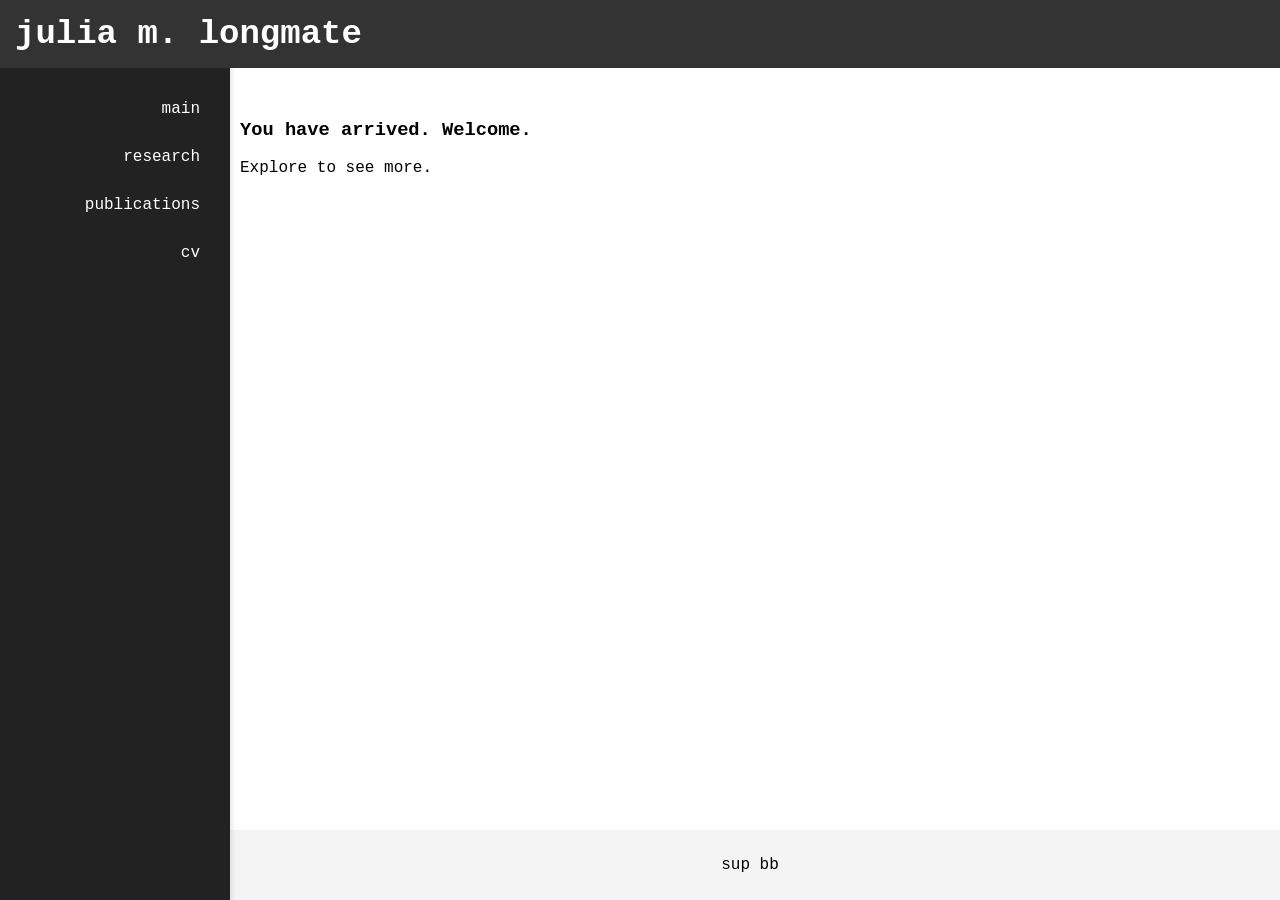
==== index.html @ 15dd90a1 "Update index.html" ====
<!DOCTYPE html>
<html lang = "en-US">
  <head>
    <meta charset="UTF-8">
    <meta name="viewport" content="width=device-width, initial-scale=1.0">
    <title>jmlongmate</title>
    <style>
        /* General Reset */
        body, html {
            margin: 0;
            padding: 0;
            font-family: 'Courier New', monospace;
        }

        /* Wrapper to Handle Layout */
        .wrapper {
            display: flex;
            flex-direction: column;
            min-height: 100vh; /* Ensure wrapper spans the full height of the page */
        }

      
        /* Header Styling */
        header {
            background-color: #333;
            color: white;
            text-align: left;
            padding: 15px;
            position: fixed;
            top: 0;
            left: 0;
            width: 100%;
            z-index: 1000;
        }

        header h1 {
            margin: 0;
            font-size: 34px;
        }

        /* Sidebar Styling */
        nav {
            position: fixed;
            top: 60px; /* Below the header */
            left: 0;
            width: 200px;
            height: calc(100% - 60px); /* Full height minus the header */
            background-color: #222;
            color: white;
            padding: 20px 20px 0 10px; /* Space inside the nav */
            box-shadow: 2px 0 5px rgba(0, 0, 0, 0.1);
        }

        nav a {
            display: block;
            color: white;
            text-decoration: none;
            margin: 10px 0;
            padding: 10px;
            text-align: right;
            transition: background 0.3s;
        }

        nav a:hover {
            background-color: #444;
        }

      
        /* Main Content Styling */
        .content {
          flex: 1;
            margin-top: 80px; /* Below the fixed header */
            margin-left: 220px; /* To the right of the fixed sidebar */
            padding: 20px;
        }

        /* Footer Styling */
        footer {
            margin-left: 220px; /* Align footer to the main content */
            padding: 10px;
            background-color: #f4f4f4;
            text-align: center;
        }
    </style>
  </head>
  
  <body>
    <div class="wrapper">
      <!-- Main header that is used across all the pages of the website -->
      <header>
        <h1 id="head">julia m. longmate</h1>
      </header>
        
      <nav>
          <a href="index.html">main</a>
          <a href="research.html">research</a>
          <a href="pubs.html">publications</a>
          <a href="cv.html">cv</a>
        
      </nav>
          
      <main class="content">
        <article>
          <h3>You have arrived. Welcome.</h3>
          <p>Explore to see more.</p>
        </article>
      </main>
      
      <footer>
        <p>sup bb</p>
      </footer>
    </div>
  </body>
</html>
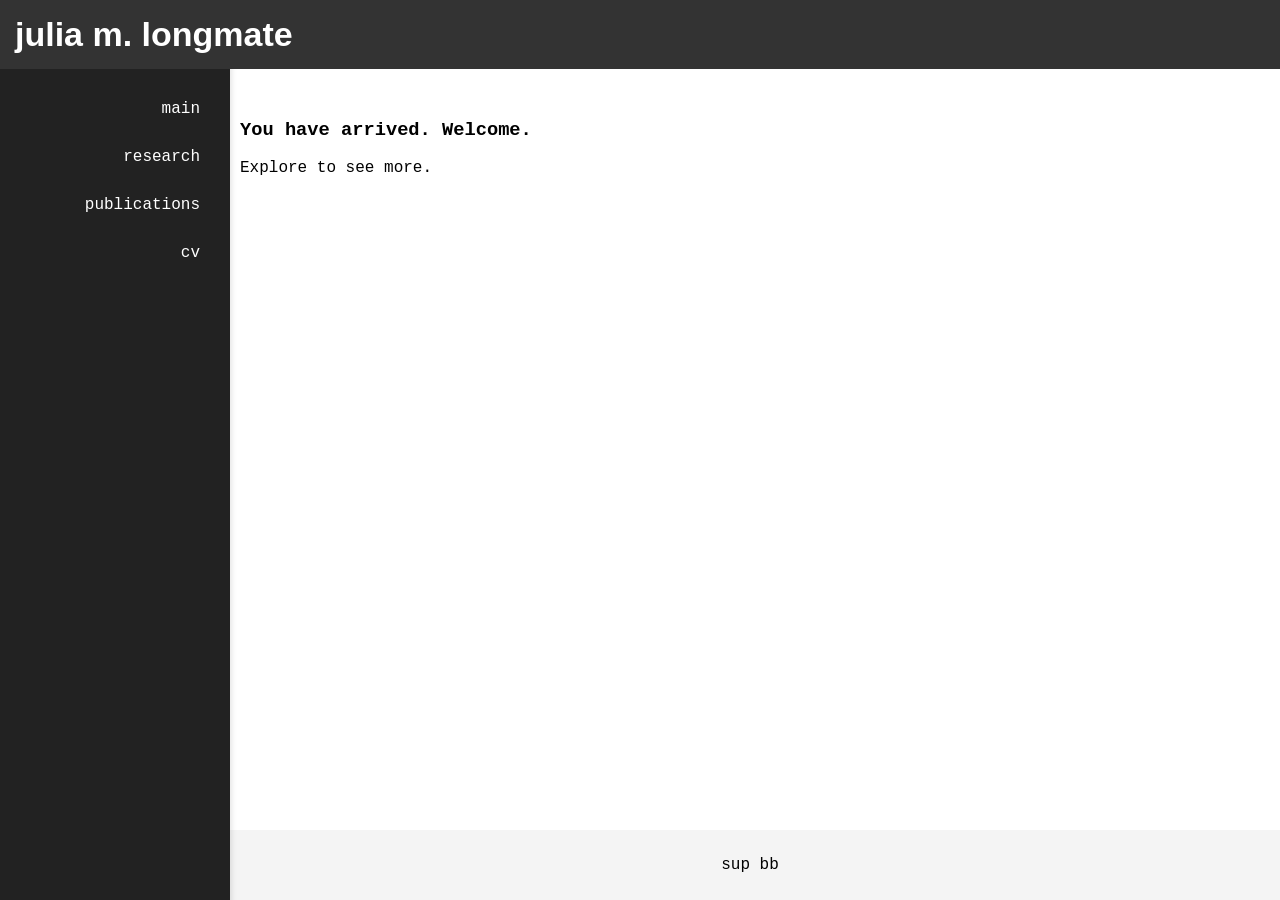
==== commit 182a9506: "change header font index.html" ====
--- a/index.html
+++ b/index.html
@@ -31,6 +31,7 @@
             left: 0;
             width: 100%;
             z-index: 1000;
+            font-family: Gill Sans, Gill Sans MT, Calibri, sans-serif; 
         }
 
         header h1 {
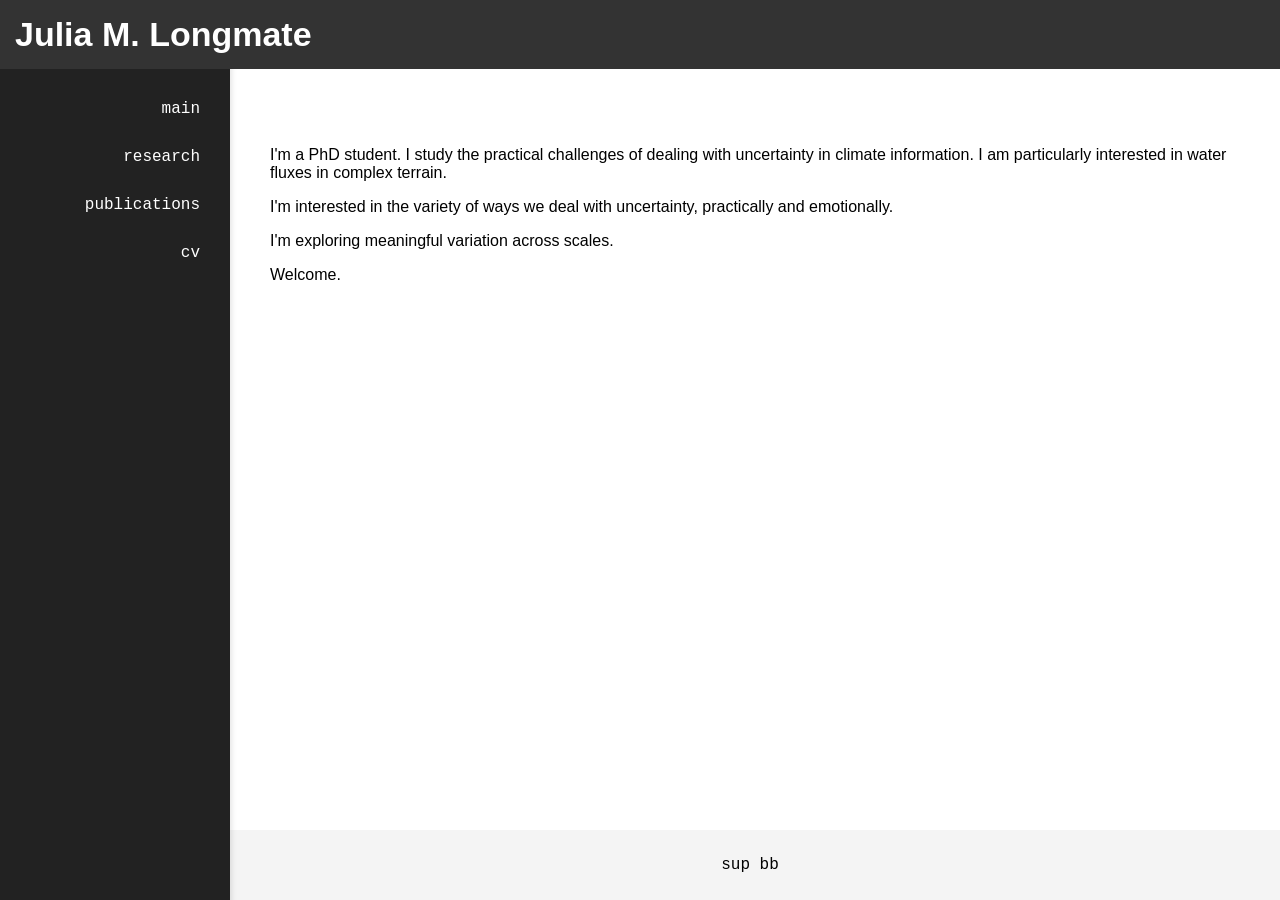
==== commit f68e7fe0: "edited main index.html" ====
--- a/index.html
+++ b/index.html
@@ -9,7 +9,7 @@
         body, html {
             margin: 0;
             padding: 0;
-            font-family: 'Courier New', monospace;
+            font-family: Gill Sans, Gill Sans MT, Calibri, sans-serif; 
         }
 
         /* Wrapper to Handle Layout */
@@ -31,7 +31,6 @@
             left: 0;
             width: 100%;
             z-index: 1000;
-            font-family: Gill Sans, Gill Sans MT, Calibri, sans-serif; 
         }
 
         header h1 {
@@ -50,6 +49,7 @@
             color: white;
             padding: 20px 20px 0 10px; /* Space inside the nav */
             box-shadow: 2px 0 5px rgba(0, 0, 0, 0.1);
+            font-family: 'Courier New', monospace;
         }
 
         nav a {
@@ -72,7 +72,7 @@
           flex: 1;
             margin-top: 80px; /* Below the fixed header */
             margin-left: 220px; /* To the right of the fixed sidebar */
-            padding: 20px;
+            padding: 50px;
         }
 
         /* Footer Styling */
@@ -81,6 +81,7 @@
             padding: 10px;
             background-color: #f4f4f4;
             text-align: center;
+            font-family: 'Courier New', monospace;
         }
     </style>
   </head>
@@ -89,7 +90,7 @@
     <div class="wrapper">
       <!-- Main header that is used across all the pages of the website -->
       <header>
-        <h1 id="head">julia m. longmate</h1>
+        <h1 id="head">Julia M. Longmate</h1>
       </header>
         
       <nav>
@@ -102,8 +103,10 @@
           
       <main class="content">
         <article>
-          <h3>You have arrived. Welcome.</h3>
-          <p>Explore to see more.</p>
+          <p>I'm a PhD student. I study the practical challenges of dealing with uncertainty in climate information. I am particularly interested in water fluxes in complex terrain.</p>
+          <p>I'm interested in the variety of ways we deal with uncertainty, practically and emotionally.</p>
+          <p>I'm exploring meaningful variation across scales.</p>
+          <p>Welcome.</p>
         </article>
       </main>
       
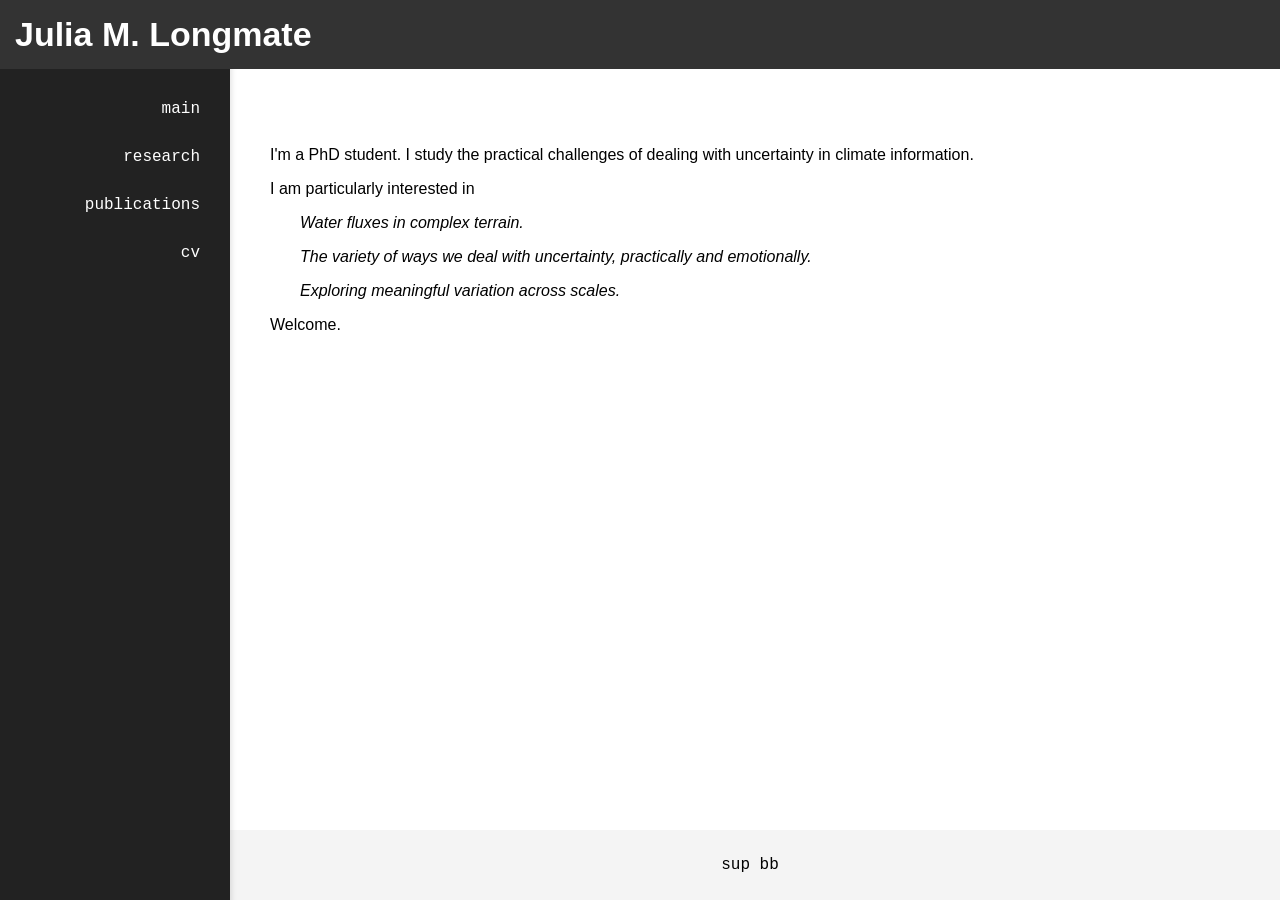
==== commit 1435cd55: "Update index.html" ====
--- a/index.html
+++ b/index.html
@@ -75,6 +75,17 @@
             padding: 50px;
         }
 
+        /* Class to indent the text */
+        .indented {
+            text-indent: 30px; /* Adjust value for desired indentation */
+        }
+    
+        /* Class to italicize the text */
+        .italicized {
+            font-style: italic;
+        }
+
+
         /* Footer Styling */
         footer {
             margin-left: 220px; /* Align footer to the main content */
@@ -103,9 +114,11 @@
           
       <main class="content">
         <article>
-          <p>I'm a PhD student. I study the practical challenges of dealing with uncertainty in climate information. I am particularly interested in water fluxes in complex terrain.</p>
-          <p>I'm interested in the variety of ways we deal with uncertainty, practically and emotionally.</p>
-          <p>I'm exploring meaningful variation across scales.</p>
+          <p>I'm a PhD student. I study the practical challenges of dealing with uncertainty in climate information.</p> 
+          <p>I am particularly interested in</p>
+          <p class="indented italicized">Water fluxes in complex terrain.</p>
+          <p class="indented italicized">The variety of ways we deal with uncertainty, practically and emotionally.</p>
+          <p class="indented italicized">Exploring meaningful variation across scales.</p>
           <p>Welcome.</p>
         </article>
       </main>
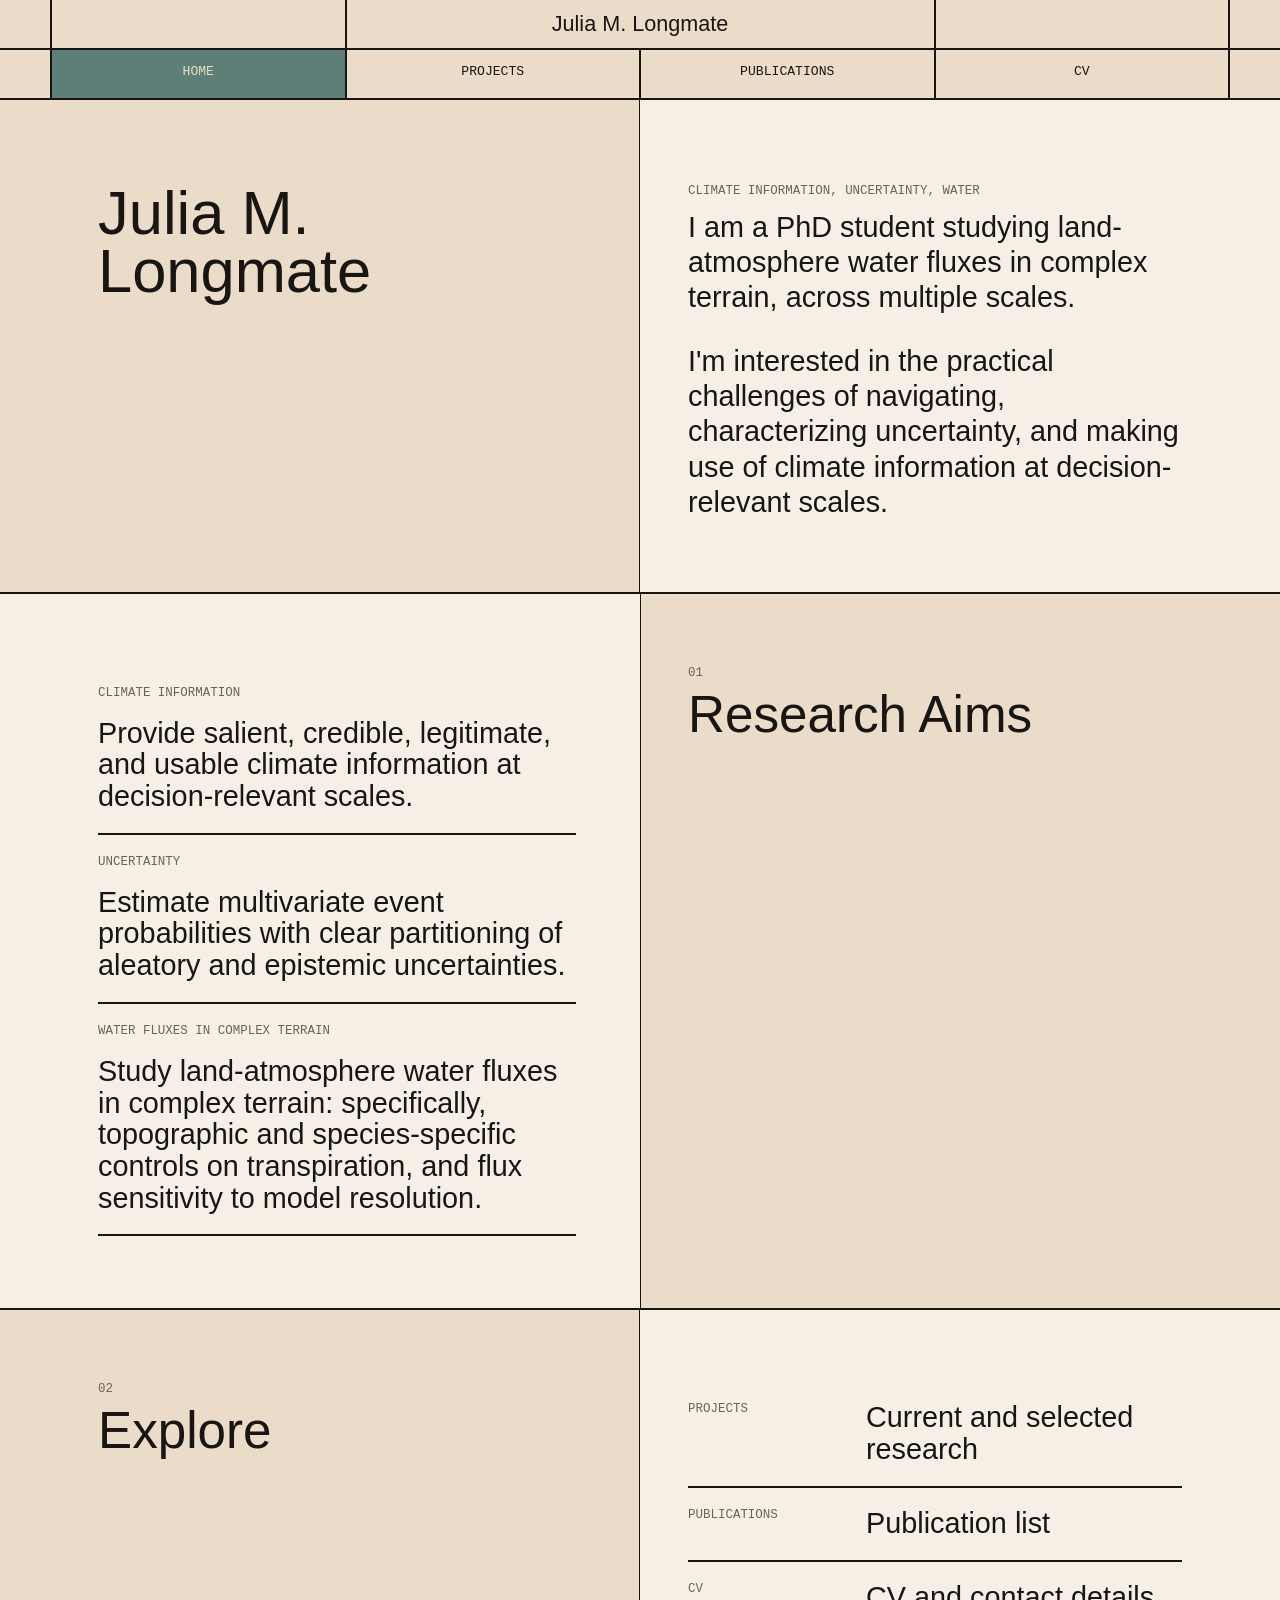
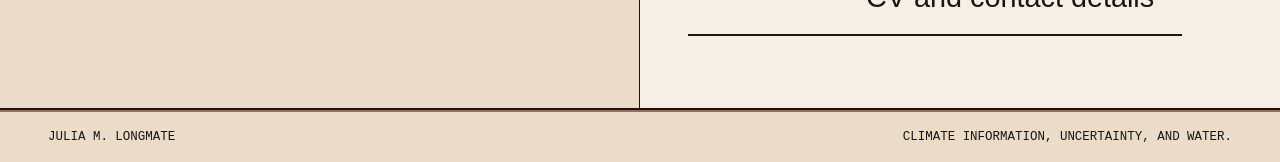
==== commit 377d1d66: "Build personal academic homepage" ====
--- a/index.html
+++ b/index.html
@@ -1,131 +1,90 @@
 <!DOCTYPE html>
-<html lang = "en-US">
+<html lang="en-US">
   <head>
     <meta charset="UTF-8">
     <meta name="viewport" content="width=device-width, initial-scale=1.0">
-    <title>jmlongmate</title>
-    <style>
-        /* General Reset */
-        body, html {
-            margin: 0;
-            padding: 0;
-            font-family: Gill Sans, Gill Sans MT, Calibri, sans-serif; 
-        }
+    <title>Julia M. Longmate</title>
+    <link rel="stylesheet" href="styles.css">
+  </head>
+  <body>
+    <header class="site-header">
+      <div class="site-title-row">
+        <div class="site-title-block" aria-hidden="true"></div>
+        <a class="site-title" href="index.html">Julia M. Longmate</a>
+        <div class="site-title-block" aria-hidden="true"></div>
+      </div>
+      <nav class="site-nav" aria-label="Primary navigation">
+        <a href="index.html" aria-current="page">Home</a>
+        <a href="projects.html">Projects</a>
+        <a href="publications.html">Publications</a>
+        <a href="cv.html">CV</a>
+      </nav>
+    </header>
 
-        /* Wrapper to Handle Layout */
-        .wrapper {
-            display: flex;
-            flex-direction: column;
-            min-height: 100vh; /* Ensure wrapper spans the full height of the page */
-        }
+    <main>
+      <section class="hero home-split home-hero section-block">
+        <div class="home-title">
+          <h1>Julia M. Longmate</h1>
+        </div>
+        <div class="home-copy">
+          <p class="eyebrow">Climate information, uncertainty, water</p>
+          <div class="hero-copy">
+            <p>
+            I am a PhD student studying land-atmosphere water fluxes in complex terrain, across multiple scales. 
+            </p>
+            <p>
+            I'm interested in the practical challenges of navigating, characterizing uncertainty, and making use of climate information at decision-relevant scales.
+            </p>
+          </div>
+        </div>
+      </section>
 
-      
-        /* Header Styling */
-        header {
-            background-color: #333;
-            color: white;
-            text-align: left;
-            padding: 15px;
-            position: fixed;
-            top: 0;
-            left: 0;
-            width: 100%;
-            z-index: 1000;
-        }
+      <section class="home-split home-interests section-block" aria-labelledby="interests-heading">
+        <div class="home-copy interest-grid">
+          <article class="interest-card">
+            <span>Climate Information</span>
+            <p>Provide salient, credible, legitimate, and usable climate information at decision-relevant scales.</p>
+          </article>
+          <article class="interest-card">
+            <span>Uncertainty</span>
+            <p>Estimate multivariate event probabilities with clear partitioning of aleatory and epistemic uncertainties.</p>
+          </article>
+          <article class="interest-card">
+            <span>Water fluxes in Complex Terrain</span>
+            <p>Study land-atmosphere water fluxes in complex terrain: specifically, topographic and species-specific controls on transpiration, and flux sensitivity to model resolution.</p>
+          </article>
+        </div>
+        <div class="home-title">
+          <p class="section-number">01</p>
+          <h2 id="interests-heading">Research Aims</h2>
+        </div>
+      </section>
 
-        header h1 {
-            margin: 0;
-            font-size: 34px;
-        }
+      <section class="home-split home-explore section-block" aria-labelledby="explore-heading">
+        <div class="home-title">
+          <p class="section-number">02</p>
+          <h2 id="explore-heading">Explore</h2>
+        </div>
+        <div class="home-copy feature-links">
+          <a href="projects.html">
+            <span>Projects</span>
+            <strong>Current and selected research</strong>
+          </a>
+          <a href="publications.html">
+            <span>Publications</span>
+            <strong>Publication list</strong>
+          </a>
+          <a href="cv.html">
+            <span>CV</span>
+            <strong>CV and contact details</strong>
+          </a>
+        </div>
+      </section>
+    </main>
 
-        /* Sidebar Styling */
-        nav {
-            position: fixed;
-            top: 60px; /* Below the header */
-            left: 0;
-            width: 200px;
-            height: calc(100% - 60px); /* Full height minus the header */
-            background-color: #222;
-            color: white;
-            padding: 20px 20px 0 10px; /* Space inside the nav */
-            box-shadow: 2px 0 5px rgba(0, 0, 0, 0.1);
-            font-family: 'Courier New', monospace;
-        }
-
-        nav a {
-            display: block;
-            color: white;
-            text-decoration: none;
-            margin: 10px 0;
-            padding: 10px;
-            text-align: right;
-            transition: background 0.3s;
-        }
-
-        nav a:hover {
-            background-color: #444;
-        }
-
-      
-        /* Main Content Styling */
-        .content {
-          flex: 1;
-            margin-top: 80px; /* Below the fixed header */
-            margin-left: 220px; /* To the right of the fixed sidebar */
-            padding: 50px;
-        }
-
-        /* Class to indent the text */
-        .indented {
-            text-indent: 30px; /* Adjust value for desired indentation */
-        }
-    
-        /* Class to italicize the text */
-        .italicized {
-            font-style: italic;
-        }
-
-
-        /* Footer Styling */
-        footer {
-            margin-left: 220px; /* Align footer to the main content */
-            padding: 10px;
-            background-color: #f4f4f4;
-            text-align: center;
-            font-family: 'Courier New', monospace;
-        }
-    </style>
-  </head>
-  
-  <body>
-    <div class="wrapper">
-      <!-- Main header that is used across all the pages of the website -->
-      <header>
-        <h1 id="head">Julia M. Longmate</h1>
-      </header>
-        
-      <nav>
-          <a href="index.html">main</a>
-          <a href="research.html">research</a>
-          <a href="pubs.html">publications</a>
-          <a href="cv.html">cv</a>
-        
-      </nav>
-          
-      <main class="content">
-        <article>
-          <p>I'm a PhD student. I study the practical challenges of dealing with uncertainty in climate information.</p> 
-          <p>I am particularly interested in</p>
-          <p class="indented italicized">Water fluxes in complex terrain.</p>
-          <p class="indented italicized">The variety of ways we deal with uncertainty, practically and emotionally.</p>
-          <p class="indented italicized">Exploring meaningful variation across scales.</p>
-          <p>Welcome.</p>
-        </article>
-      </main>
-      
-      <footer>
-        <p>sup bb</p>
-      </footer>
-    </div>
+    <footer class="site-footer">
+      <p>Julia M. Longmate</p>
+      <p>Climate information, uncertainty, and water.</p>
+    </footer>
   </body>
 </html>
--- a/styles.css
+++ b/styles.css
@@ -0,0 +1,675 @@
+:root {
+  --ink: #181513;
+  --muted: #6d625b;
+  --paper: #eadcc8;
+  --cream: #dfe8d9;
+  --cream-deep: #c9d8be;
+  --white: #f5efe6;
+  --rule: #191511;
+  --accent: #415f5a;
+  --max-width: 1180px;
+}
+
+* {
+  box-sizing: border-box;
+}
+
+html {
+  background: var(--paper);
+  color: var(--ink);
+  font-family: "Gill Sans", "Gill Sans MT", Calibri, Arial, sans-serif;
+}
+
+body {
+  margin: 0;
+  min-width: 320px;
+  background: var(--paper);
+  overflow-x: hidden;
+}
+
+a {
+  color: inherit;
+}
+
+.site-header {
+  background: var(--paper);
+  border-bottom: 2px solid var(--rule);
+}
+
+.site-title-row {
+  position: relative;
+  display: grid;
+  grid-template-columns: 1fr 2fr 1fr;
+  max-width: var(--max-width);
+  margin: 0 auto;
+  border-left: 2px solid var(--rule);
+  border-bottom: 2px solid var(--rule);
+}
+
+.site-title-row::after {
+  content: "";
+  position: absolute;
+  right: -100vw;
+  bottom: -2px;
+  left: -100vw;
+  border-bottom: 2px solid var(--rule);
+  pointer-events: none;
+}
+
+.site-title-block,
+.site-title {
+  min-height: 48px;
+  border-right: 2px solid var(--rule);
+}
+
+.site-title {
+  display: flex;
+  align-items: center;
+  justify-content: center;
+  padding: 12px 16px;
+  color: var(--ink);
+  font-size: clamp(1rem, 2vw, 1.35rem);
+  font-weight: 500;
+  letter-spacing: 0;
+  line-height: 1;
+  text-decoration: none;
+}
+
+.site-nav {
+  display: grid;
+  grid-template-columns: repeat(4, 1fr);
+  max-width: var(--max-width);
+  margin: 0 auto;
+  border-left: 2px solid var(--rule);
+}
+
+.site-nav a {
+  min-height: 48px;
+  padding: 14px 16px 12px;
+  border-right: 2px solid var(--rule);
+  color: var(--ink);
+  font-family: "Courier New", Courier, monospace;
+  font-size: 0.82rem;
+  letter-spacing: 0;
+  text-align: center;
+  text-decoration: none;
+  text-transform: uppercase;
+}
+
+.site-nav a:hover,
+.site-nav a:focus-visible {
+  background: var(--ink);
+  color: var(--paper);
+}
+
+.site-nav a[aria-current="page"] {
+  background: #5e7f78;
+  color: var(--paper);
+}
+
+.section-block {
+  position: relative;
+  padding: clamp(30px, 6vw, 72px) clamp(18px, 4vw, 48px);
+  border-bottom: 2px solid var(--rule);
+}
+
+.section-block::after {
+  content: "";
+  position: absolute;
+  right: -100vw;
+  bottom: -2px;
+  left: -100vw;
+  border-bottom: 2px solid var(--rule);
+  pointer-events: none;
+}
+
+.section-cream {
+  background: var(--cream);
+  box-shadow: 0 0 0 100vmax var(--cream);
+  clip-path: inset(0 -100vmax);
+}
+
+.page-intro {
+  min-height: min(580px, 75vh);
+  display: flex;
+  flex-direction: column;
+  justify-content: flex-end;
+  max-width: var(--max-width);
+  margin: 0 auto;
+}
+
+.page-intro h1 {
+  max-width: 920px;
+  margin: 14px 0 0;
+  font-size: clamp(3.2rem, 12vw, 9rem);
+  font-weight: 500;
+  letter-spacing: 0;
+  line-height: 0.86;
+}
+
+.page-intro p:not(.eyebrow) {
+  max-width: 760px;
+  margin: 24px 0 0;
+  font-size: clamp(1.25rem, 3vw, 2.2rem);
+  line-height: 1.16;
+}
+
+.eyebrow,
+.section-number,
+.publication-year {
+  margin: 0;
+  color: var(--muted);
+  font-family: "Courier New", Courier, monospace;
+  font-size: 0.78rem;
+  letter-spacing: 0;
+  text-transform: uppercase;
+}
+
+.home-split {
+  position: relative;
+  isolation: isolate;
+  display: grid;
+  grid-template-columns: minmax(0, 1fr) minmax(0, 1fr);
+  max-width: var(--max-width);
+  margin: 0 auto;
+  background-image: linear-gradient(
+    to right,
+    transparent calc(50% - 1px),
+    var(--rule) calc(50% - 1px),
+    var(--rule) calc(50% + 1px),
+    transparent calc(50% + 1px)
+  );
+}
+
+.home-split > * {
+  position: relative;
+  z-index: 1;
+}
+
+.home-hero {
+  background:
+    linear-gradient(
+      to right,
+      transparent calc(50% - 1px),
+      var(--rule) calc(50% - 1px),
+      var(--rule) calc(50% + 1px),
+      transparent calc(50% + 1px)
+    );
+}
+
+.home-hero::before {
+  content: "";
+  position: absolute;
+  top: 0;
+  right: -100vw;
+  bottom: 0;
+  left: 50%;
+  z-index: -1;
+  background: #f5efe6;
+}
+
+.home-interests::before,
+.home-explore::before {
+  content: "";
+  position: absolute;
+  top: 0;
+  right: -100vw;
+  bottom: 0;
+  left: 50%;
+  z-index: -1;
+  background: #f5efe6;
+}
+
+.home-interests::before {
+  right: 50%;
+  left: -100vw;
+}
+
+.home-interests .home-copy {
+  padding-right: clamp(32px, 5vw, 72px);
+  padding-left: 0;
+}
+
+.home-interests .home-title {
+  padding-right: 0;
+  padding-left: clamp(20px, 4vw, 48px);
+}
+
+.home-interests {
+  background-color: transparent;
+}
+
+.home-interests.home-split {
+  background:
+    linear-gradient(
+      to right,
+      transparent calc(50% - 1px),
+      var(--rule) calc(50% - 1px),
+      var(--rule) calc(50% + 1px),
+      transparent calc(50% + 1px)
+    );
+}
+
+.home-explore {
+  background:
+    linear-gradient(
+      to right,
+      transparent calc(50% - 1px),
+      var(--rule) calc(50% - 1px),
+      var(--rule) calc(50% + 1px),
+      transparent calc(50% + 1px)
+    );
+}
+
+.hero.home-split {
+  min-height: 300px;
+  align-items: start;
+}
+
+.hero.section-block {
+  padding-top: clamp(42px, 7vw, 84px);
+}
+
+.home-title h1 {
+  margin: 0;
+  max-width: 12ch;
+  font-size: clamp(2.15rem, 4.8vw, 4.25rem);
+  font-weight: 500;
+  letter-spacing: 0;
+  line-height: 0.94;
+}
+
+.hero-copy {
+  max-width: 620px;
+  margin: 12px 0 0;
+  font-size: clamp(1.18rem, 2.4vw, 1.8rem);
+  line-height: 1.22;
+}
+
+.hero-copy p {
+  margin: 0 0 1em;
+}
+
+.hero-copy p:last-child {
+  margin-bottom: 0;
+}
+
+.home-title {
+  padding-right: clamp(32px, 5vw, 72px);
+}
+
+.home-copy {
+  min-width: 0;
+  padding-left: clamp(20px, 4vw, 48px);
+}
+
+.split-section,
+.cv-panel {
+  display: grid;
+  grid-template-columns: minmax(190px, 0.7fr) minmax(0, 1.5fr);
+  gap: clamp(24px, 5vw, 80px);
+  max-width: var(--max-width);
+  margin: 0 auto;
+}
+
+h2 {
+  margin: 10px 0 0;
+  font-size: clamp(1.65rem, 4vw, 3.25rem);
+  font-weight: 500;
+  letter-spacing: 0;
+  line-height: 0.98;
+}
+
+.text-column p,
+.cv-callout p,
+.publication-note p {
+  margin: 0 0 18px;
+  color: var(--ink);
+  font-size: clamp(1.06rem, 2vw, 1.35rem);
+  line-height: 1.35;
+}
+
+.text-column p:last-child,
+.cv-callout p:last-child,
+.publication-note p:last-child {
+  margin-bottom: 0;
+}
+
+.interest-grid {
+  display: grid;
+  grid-template-columns: 1fr;
+  margin: 0;
+}
+
+.interest-card {
+  min-height: 0;
+  padding: 20px 0;
+  border-bottom: 2px solid var(--rule);
+}
+
+.interest-card span,
+.feature-links span,
+.project-tile span,
+.cv-status {
+  display: block;
+  margin-bottom: 18px;
+  color: var(--muted);
+  font-family: "Courier New", Courier, monospace;
+  font-size: 0.78rem;
+  letter-spacing: 0;
+  text-transform: uppercase;
+}
+
+.interest-card p {
+  margin: 0;
+  font-size: clamp(1.2rem, 2.5vw, 1.8rem);
+  line-height: 1.1;
+}
+
+.feature-links {
+  display: grid;
+}
+
+.feature-links a {
+  display: grid;
+  grid-template-columns: 160px minmax(0, 1fr);
+  gap: 18px;
+  padding: 20px 0;
+  border-bottom: 2px solid var(--rule);
+  text-decoration: none;
+}
+
+.feature-links a:hover strong,
+.feature-links a:focus-visible strong {
+  color: var(--accent);
+}
+
+.feature-links strong {
+  font-size: clamp(1.2rem, 2.5vw, 1.8rem);
+  font-weight: 500;
+  line-height: 1.1;
+}
+
+.projects-shell {
+  display: grid;
+  grid-template-columns: minmax(300px, 0.95fr) minmax(0, 1.05fr);
+  gap: clamp(24px, 4vw, 48px);
+  max-width: var(--max-width);
+  margin: 0 auto;
+}
+
+.project-preview {
+  display: grid;
+  grid-template-rows: minmax(280px, 1fr) auto;
+  min-height: 620px;
+  border: 2px solid var(--rule);
+  background: var(--white);
+}
+
+.preview-art {
+  display: flex;
+  align-items: flex-end;
+  min-height: 320px;
+  padding: 24px;
+  border-bottom: 2px solid var(--rule);
+  background:
+    linear-gradient(135deg, rgba(24, 21, 19, 0.78), rgba(24, 21, 19, 0) 42%),
+    linear-gradient(160deg, #c8d9c3 0%, #d9c6a6 48%, #5e7f78 100%);
+}
+
+.preview-art[data-tone="uncertainty"] {
+  background:
+    linear-gradient(120deg, rgba(24, 21, 19, 0.68), rgba(24, 21, 19, 0) 46%),
+    linear-gradient(145deg, #e8cfd4 0%, #dfd7ec 45%, #446f78 100%);
+}
+
+.preview-art[data-tone="scale"] {
+  background:
+    linear-gradient(90deg, rgba(24, 21, 19, 0.68), rgba(24, 21, 19, 0) 50%),
+    repeating-linear-gradient(90deg, #eadcc8 0 28px, #c8d9c3 28px 56px, #6d5a7a 56px 84px);
+}
+
+.preview-art[data-tone="storylines"] {
+  background:
+    linear-gradient(135deg, rgba(24, 21, 19, 0.7), rgba(24, 21, 19, 0) 48%),
+    radial-gradient(circle at 30% 25%, #f3dee2 0 12%, transparent 13%),
+    linear-gradient(145deg, #9a6b56 0%, #d7c1d8 50%, #3f6f63 100%);
+}
+
+.preview-art span {
+  color: var(--paper);
+  font-family: "Courier New", Courier, monospace;
+  font-size: clamp(4rem, 12vw, 8rem);
+  line-height: 0.85;
+}
+
+.preview-copy {
+  padding: clamp(20px, 4vw, 34px);
+}
+
+.preview-copy p:last-child {
+  margin: 16px 0 0;
+  color: var(--muted);
+  font-size: 1.08rem;
+  line-height: 1.38;
+}
+
+.project-list {
+  display: grid;
+  grid-template-columns: repeat(2, minmax(0, 1fr));
+  border-top: 2px solid var(--rule);
+  border-left: 2px solid var(--rule);
+  align-self: start;
+}
+
+.project-tile {
+  display: flex;
+  flex-direction: column;
+  justify-content: space-between;
+  min-height: 220px;
+  padding: clamp(18px, 3vw, 28px);
+  border: 0;
+  border-right: 2px solid var(--rule);
+  border-bottom: 2px solid var(--rule);
+  border-radius: 0;
+  background: var(--paper);
+  color: var(--ink);
+  cursor: pointer;
+  font: inherit;
+  text-align: left;
+}
+
+.project-tile strong {
+  font-size: clamp(1.15rem, 2.5vw, 1.75rem);
+  font-weight: 500;
+  line-height: 1.08;
+}
+
+.project-tile:hover,
+.project-tile:focus-visible,
+.project-tile.is-active {
+  background: var(--ink);
+  color: var(--paper);
+}
+
+.project-tile:hover span,
+.project-tile:focus-visible span,
+.project-tile.is-active span {
+  color: var(--cream-deep);
+}
+
+.publication-list {
+  max-width: var(--max-width);
+  margin: 0 auto;
+}
+
+.publication-item,
+.publication-note {
+  display: grid;
+  grid-template-columns: 170px minmax(0, 1fr);
+  gap: clamp(20px, 4vw, 56px);
+  padding: clamp(22px, 4vw, 38px) 0;
+  border-top: 2px solid var(--rule);
+}
+
+.publication-item:last-of-type,
+.publication-note {
+  border-bottom: 2px solid var(--rule);
+}
+
+.publication-item h2,
+.publication-note h2 {
+  margin-top: 0;
+  font-size: clamp(1.45rem, 3vw, 2.4rem);
+}
+
+.publication-meta {
+  margin: 12px 0 0;
+  color: var(--muted);
+  font-size: 1.08rem;
+  line-height: 1.35;
+}
+
+.publication-links {
+  display: flex;
+  flex-wrap: wrap;
+  gap: 10px;
+  margin-top: 18px;
+}
+
+.publication-links a,
+.publication-links span {
+  padding: 8px 10px;
+  border: 1px solid var(--rule);
+  color: var(--ink);
+  font-family: "Courier New", Courier, monospace;
+  font-size: 0.74rem;
+  text-decoration: none;
+  text-transform: uppercase;
+}
+
+.publication-links span {
+  color: var(--muted);
+}
+
+.cv-callout {
+  padding: clamp(22px, 4vw, 38px);
+  border: 2px solid var(--rule);
+  background: var(--white);
+}
+
+code {
+  padding: 2px 5px;
+  background: rgba(18, 16, 13, 0.08);
+  font-family: "Courier New", Courier, monospace;
+  font-size: 0.92em;
+}
+
+.site-footer {
+  display: flex;
+  justify-content: space-between;
+  gap: 20px;
+  padding: 18px clamp(18px, 4vw, 48px);
+  background: var(--paper);
+  color: var(--ink);
+  border-top: 2px solid #9a6b56;
+  font-family: "Courier New", Courier, monospace;
+  font-size: 0.78rem;
+  text-transform: uppercase;
+}
+
+.site-footer p {
+  margin: 0;
+}
+
+@media (max-width: 780px) {
+  .site-nav {
+    grid-template-columns: repeat(2, 1fr);
+    border-top: 0;
+  }
+
+  .site-nav a:nth-child(-n + 2) {
+    border-bottom: 2px solid var(--rule);
+  }
+
+  .site-title-row {
+    grid-template-columns: 1fr 3fr 1fr;
+  }
+
+  .site-title-block,
+  .site-title {
+    min-height: 48px;
+  }
+
+  .page-intro {
+    min-height: 460px;
+  }
+
+  .hero.home-split {
+    min-height: 260px;
+  }
+
+  .home-split,
+  .split-section,
+  .cv-panel,
+  .projects-shell,
+  .publication-item,
+  .publication-note {
+    grid-template-columns: 1fr;
+  }
+
+  .home-split {
+    background-image: none;
+  }
+
+  .home-title {
+    padding-right: 0;
+  }
+
+  .home-copy {
+    margin-top: 24px;
+    padding-left: 0;
+  }
+
+  .interest-grid,
+  .project-list {
+    grid-template-columns: 1fr;
+  }
+
+  .project-tile {
+    min-height: 180px;
+  }
+
+  .project-preview {
+    min-height: 0;
+  }
+
+  .feature-links a {
+    grid-template-columns: 1fr;
+    gap: 4px;
+  }
+}
+
+@media (max-width: 460px) {
+  .site-title {
+    font-size: 1.28rem;
+  }
+
+  .site-nav a {
+    padding-inline: 10px;
+    font-size: 0.74rem;
+  }
+
+  .hero h1,
+  .page-intro h1 {
+    font-size: 3.05rem;
+  }
+
+  .site-footer {
+    display: block;
+  }
+
+  .site-footer p + p {
+    margin-top: 8px;
+  }
+}
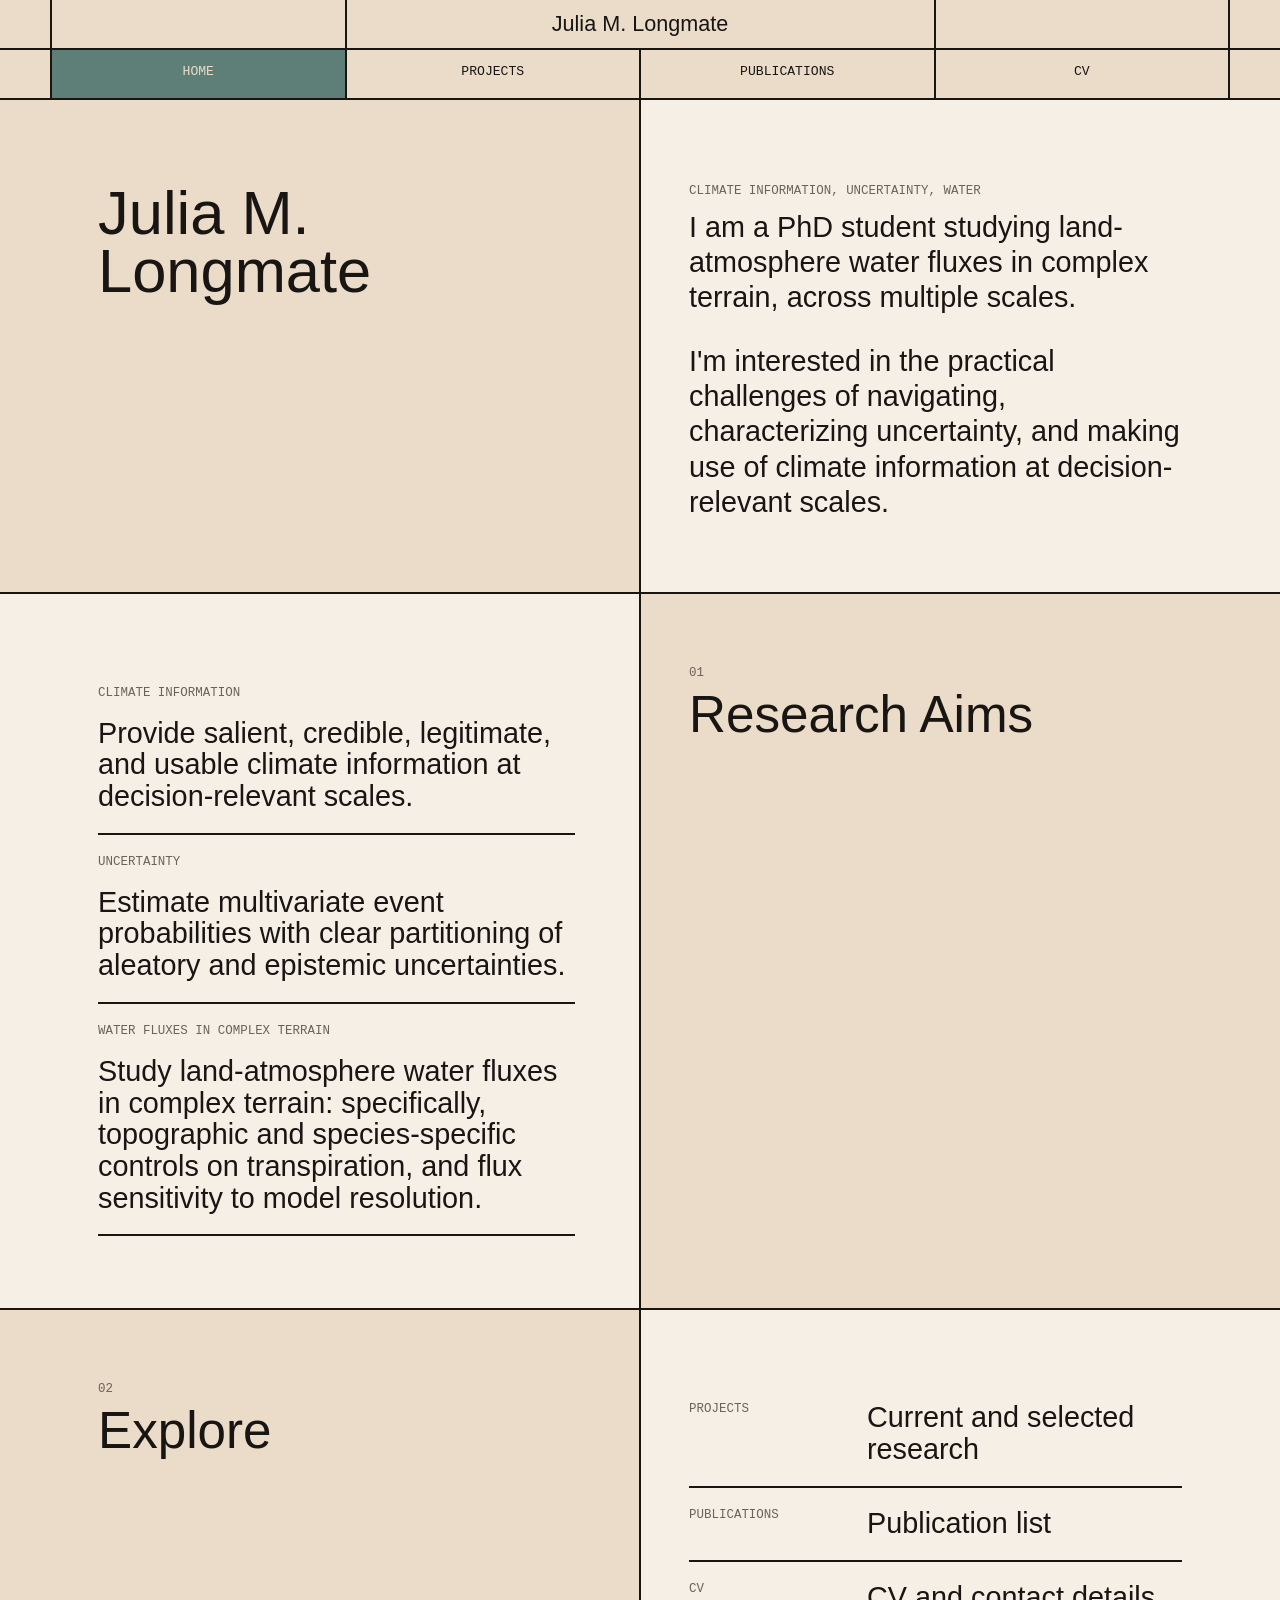
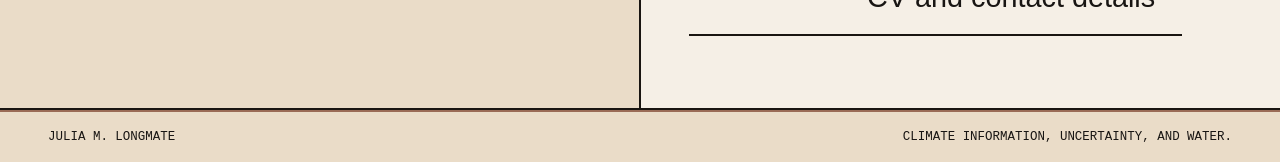
==== commit 8b7f9149: "Switch homepage dividers to CSS grid" ====
--- a/index.html
+++ b/index.html
@@ -26,6 +26,7 @@
         <div class="home-title">
           <h1>Julia M. Longmate</h1>
         </div>
+        <div class="home-divider" aria-hidden="true"></div>
         <div class="home-copy">
           <p class="eyebrow">Climate information, uncertainty, water</p>
           <div class="hero-copy">
@@ -54,6 +55,7 @@
             <p>Study land-atmosphere water fluxes in complex terrain: specifically, topographic and species-specific controls on transpiration, and flux sensitivity to model resolution.</p>
           </article>
         </div>
+        <div class="home-divider" aria-hidden="true"></div>
         <div class="home-title">
           <p class="section-number">01</p>
           <h2 id="interests-heading">Research Aims</h2>
@@ -65,6 +67,7 @@
           <p class="section-number">02</p>
           <h2 id="explore-heading">Explore</h2>
         </div>
+        <div class="home-divider" aria-hidden="true"></div>
         <div class="home-copy feature-links">
           <a href="projects.html">
             <span>Projects</span>
--- a/styles.css
+++ b/styles.css
@@ -169,16 +169,9 @@
   position: relative;
   isolation: isolate;
   display: grid;
-  grid-template-columns: minmax(0, 1fr) minmax(0, 1fr);
+  grid-template-columns: minmax(0, 1fr) 2px minmax(0, 1fr);
   max-width: var(--max-width);
   margin: 0 auto;
-  background-image: linear-gradient(
-    to right,
-    transparent calc(50% - 1px),
-    var(--rule) calc(50% - 1px),
-    var(--rule) calc(50% + 1px),
-    transparent calc(50% + 1px)
-  );
 }
 
 .home-split > * {
@@ -186,15 +179,25 @@
   z-index: 1;
 }
 
-.home-hero {
-  background:
-    linear-gradient(
-      to right,
-      transparent calc(50% - 1px),
-      var(--rule) calc(50% - 1px),
-      var(--rule) calc(50% + 1px),
-      transparent calc(50% + 1px)
-    );
+.home-divider {
+  grid-column: 2;
+  grid-row: 1;
+  align-self: stretch;
+  margin-block: calc(-1 * clamp(30px, 6vw, 72px));
+  background: var(--rule);
+  z-index: 2;
+}
+
+.hero .home-divider {
+  margin-top: calc(-1 * clamp(42px, 7vw, 84px));
+}
+
+.home-title {
+  grid-column: 1;
+}
+
+.home-copy {
+  grid-column: 3;
 }
 
 .home-hero::before {
@@ -239,26 +242,12 @@
   background-color: transparent;
 }
 
-.home-interests.home-split {
-  background:
-    linear-gradient(
-      to right,
-      transparent calc(50% - 1px),
-      var(--rule) calc(50% - 1px),
-      var(--rule) calc(50% + 1px),
-      transparent calc(50% + 1px)
-    );
-}
-
-.home-explore {
-  background:
-    linear-gradient(
-      to right,
-      transparent calc(50% - 1px),
-      var(--rule) calc(50% - 1px),
-      var(--rule) calc(50% + 1px),
-      transparent calc(50% + 1px)
-    );
+.home-interests .home-copy {
+  grid-column: 1;
+}
+
+.home-interests .home-title {
+  grid-column: 3;
 }
 
 .hero.home-split {
@@ -622,6 +611,32 @@
     background-image: none;
   }
 
+  .home-hero::before,
+  .home-interests::before,
+  .home-explore::before {
+    display: none;
+  }
+
+  .home-divider {
+    display: none;
+  }
+
+  .home-title,
+  .home-copy,
+  .home-interests .home-title,
+  .home-interests .home-copy {
+    grid-column: 1;
+  }
+
+  .home-interests .home-title {
+    order: -1;
+    padding-left: 0;
+  }
+
+  .home-interests .home-copy {
+    padding-right: 0;
+  }
+
   .home-title {
     padding-right: 0;
   }
@@ -631,6 +646,15 @@
     padding-left: 0;
   }
 
+  .home-hero .home-copy,
+  .home-interests .home-copy,
+  .home-explore .home-copy {
+    margin-right: calc(-1 * clamp(18px, 4vw, 48px));
+    margin-left: calc(-1 * clamp(18px, 4vw, 48px));
+    padding: 24px clamp(18px, 4vw, 48px);
+    background: #f5efe6;
+  }
+
   .interest-grid,
   .project-list {
     grid-template-columns: 1fr;
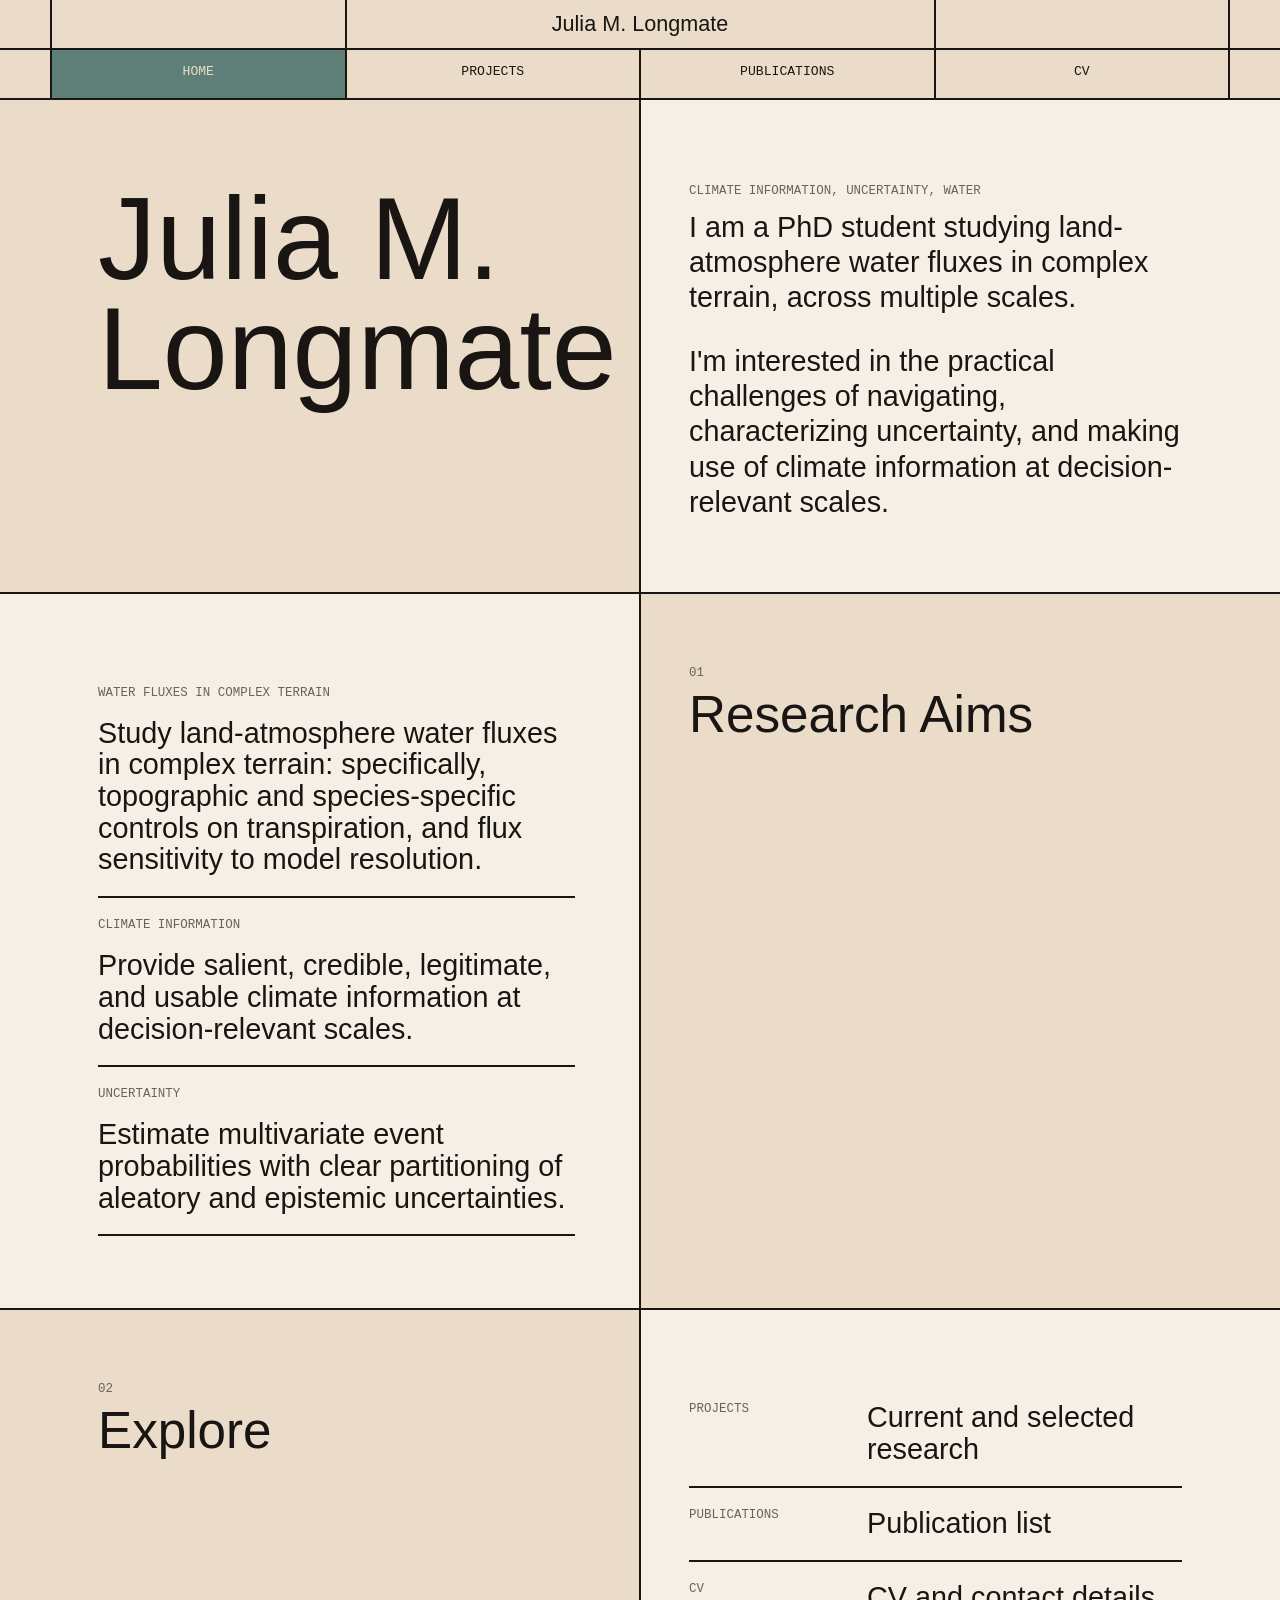
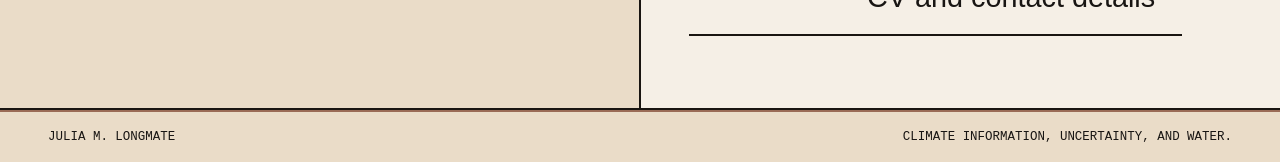
==== commit 919e9841: "Expand project preview grid and update content" ====
--- a/index.html
+++ b/index.html
@@ -43,16 +43,16 @@
       <section class="home-split home-interests section-block" aria-labelledby="interests-heading">
         <div class="home-copy interest-grid">
           <article class="interest-card">
+            <span>Water fluxes in Complex Terrain</span>
+            <p>Study land-atmosphere water fluxes in complex terrain: specifically, topographic and species-specific controls on transpiration, and flux sensitivity to model resolution.</p>
+          </article>
+          <article class="interest-card">
             <span>Climate Information</span>
             <p>Provide salient, credible, legitimate, and usable climate information at decision-relevant scales.</p>
           </article>
           <article class="interest-card">
             <span>Uncertainty</span>
             <p>Estimate multivariate event probabilities with clear partitioning of aleatory and epistemic uncertainties.</p>
-          </article>
-          <article class="interest-card">
-            <span>Water fluxes in Complex Terrain</span>
-            <p>Study land-atmosphere water fluxes in complex terrain: specifically, topographic and species-specific controls on transpiration, and flux sensitivity to model resolution.</p>
           </article>
         </div>
         <div class="home-divider" aria-hidden="true"></div>
--- a/styles.css
+++ b/styles.css
@@ -130,7 +130,7 @@
 }
 
 .page-intro {
-  min-height: min(580px, 75vh);
+  min-height: min(360px, 48vh);
   display: flex;
   flex-direction: column;
   justify-content: flex-end;
@@ -141,7 +141,7 @@
 .page-intro h1 {
   max-width: 920px;
   margin: 14px 0 0;
-  font-size: clamp(3.2rem, 12vw, 9rem);
+  font-size: clamp(2.592rem, 9.72vw, 7.29rem);
   font-weight: 500;
   letter-spacing: 0;
   line-height: 0.86;
@@ -262,7 +262,7 @@
 .home-title h1 {
   margin: 0;
   max-width: 12ch;
-  font-size: clamp(2.15rem, 4.8vw, 4.25rem);
+  font-size: clamp(2.592rem, 9.72vw, 7.29rem);
   font-weight: 500;
   letter-spacing: 0;
   line-height: 0.94;
@@ -379,6 +379,78 @@
   line-height: 1.1;
 }
 
+.project-test-grid {
+  display: grid;
+  grid-template-columns: minmax(0, 1fr) minmax(0, 1fr);
+  gap: 0;
+  max-width: var(--max-width);
+  margin: 0 auto;
+  padding-top: 0;
+  padding-bottom: 0;
+}
+
+.project-test-panel {
+  min-height: 280px;
+  padding: clamp(22px, 4vw, 40px);
+}
+
+button.project-test-panel {
+  border: 0;
+  border-radius: 0;
+  background: transparent;
+  color: var(--ink);
+  cursor: pointer;
+  font: inherit;
+  text-align: left;
+}
+
+button.project-test-panel:hover,
+button.project-test-panel:focus-visible,
+button.project-test-panel.is-active {
+  background: #5e7f78;
+  color: var(--paper);
+}
+
+button.project-test-panel:hover .eyebrow,
+button.project-test-panel:focus-visible .eyebrow,
+button.project-test-panel.is-active .eyebrow {
+  color: var(--paper);
+}
+
+.project-test-left {
+  border-right: 2px solid var(--rule);
+}
+
+.project-test-image {
+  min-height: clamp(180px, 28vw, 340px);
+  margin-bottom: clamp(24px, 4vw, 42px);
+  border: 2px solid var(--rule);
+  background:
+    linear-gradient(135deg, rgba(24, 21, 19, 0.35), rgba(24, 21, 19, 0) 44%),
+    linear-gradient(145deg, #c8d9c3 0%, #f5efe6 45%, #5e7f78 100%);
+}
+
+.project-test-right {
+  display: grid;
+  grid-template-columns: repeat(2, minmax(0, 1fr));
+  grid-template-rows: repeat(2, minmax(240px, 1fr));
+  border-right: 2px solid var(--rule);
+}
+
+.project-test-right .project-test-panel:nth-child(odd) {
+  border-right: 2px solid var(--rule);
+}
+
+.project-test-right .project-test-panel:nth-child(n + 3) {
+  border-top: 2px solid var(--rule);
+}
+
+.project-test-panel p:last-child {
+  margin: 16px 0 0;
+  font-size: clamp(1.1rem, 2vw, 1.4rem);
+  line-height: 1.3;
+}
+
 .projects-shell {
   display: grid;
   grid-template-columns: minmax(300px, 0.95fr) minmax(0, 1.05fr);
@@ -601,6 +673,7 @@
   .home-split,
   .split-section,
   .cv-panel,
+  .project-test-grid,
   .projects-shell,
   .publication-item,
   .publication-note {
@@ -664,6 +737,25 @@
     min-height: 180px;
   }
 
+  .project-test-left {
+    border-right: 0;
+    border-bottom: 2px solid var(--rule);
+  }
+
+  .project-test-right {
+    grid-template-columns: 1fr;
+    grid-template-rows: none;
+    border-right: 0;
+  }
+
+  .project-test-right .project-test-panel:nth-child(odd) {
+    border-right: 0;
+  }
+
+  .project-test-right .project-test-panel:nth-child(n + 2) {
+    border-top: 2px solid var(--rule);
+  }
+
   .project-preview {
     min-height: 0;
   }
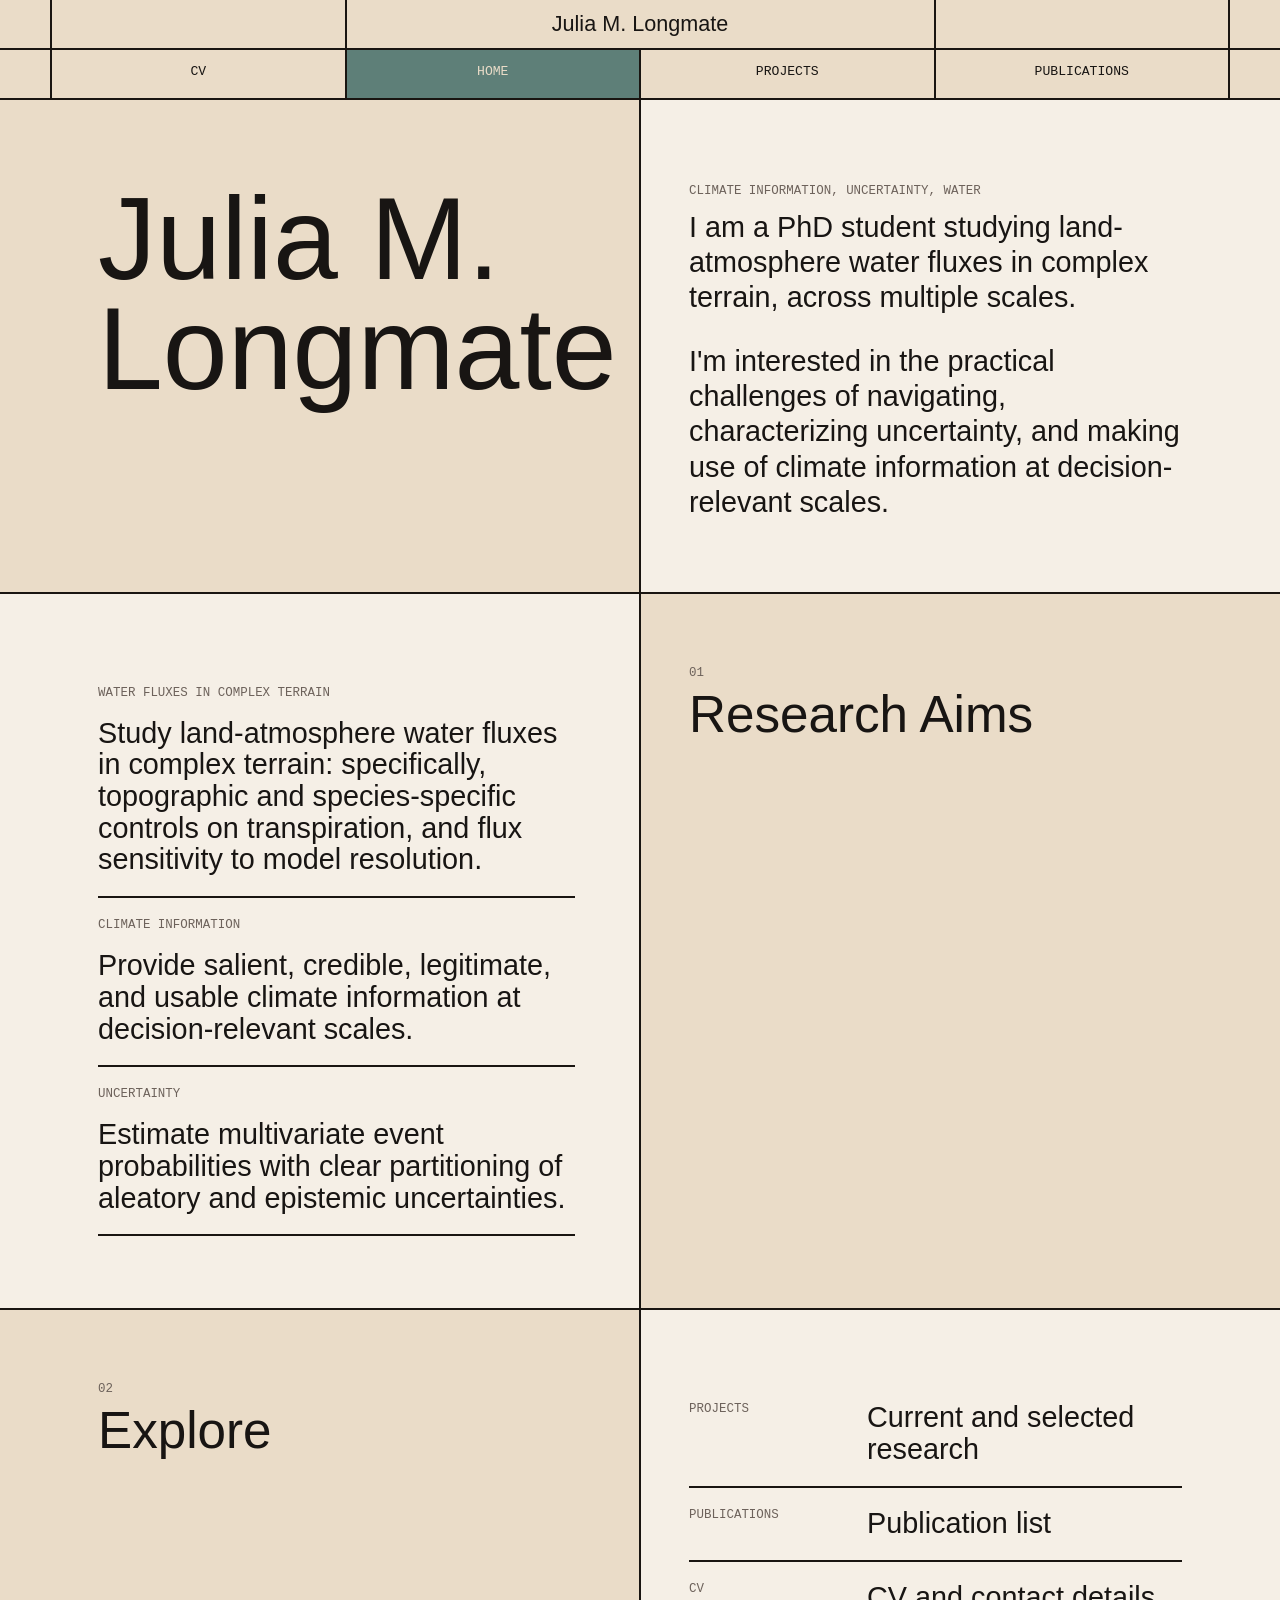
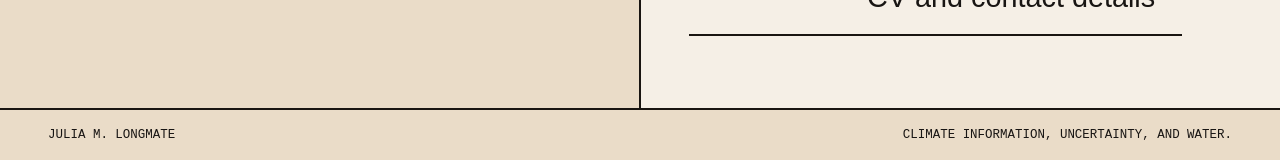
==== commit c26e39cc: "Reorder nav and refresh CV page styling" ====
--- a/index.html
+++ b/index.html
@@ -14,10 +14,10 @@
         <div class="site-title-block" aria-hidden="true"></div>
       </div>
       <nav class="site-nav" aria-label="Primary navigation">
-        <a href="index.html" aria-current="page">Home</a>
-        <a href="projects.html">Projects</a>
-        <a href="publications.html">Publications</a>
-        <a href="cv.html">CV</a>
+        <a class="nav-cv" href="cv.html">CV</a>
+        <a class="nav-home" href="index.html" aria-current="page">Home</a>
+        <a class="nav-projects" href="projects.html">Projects</a>
+        <a class="nav-publications" href="publications.html">Publications</a>
       </nav>
     </header>
 
--- a/styles.css
+++ b/styles.css
@@ -102,8 +102,23 @@
   color: var(--paper);
 }
 
-.site-nav a[aria-current="page"] {
+.site-nav .nav-home[aria-current="page"] {
   background: #5e7f78;
+  color: var(--paper);
+}
+
+.site-nav .nav-projects[aria-current="page"] {
+  background: #073c42;
+  color: var(--paper);
+}
+
+.site-nav .nav-publications[aria-current="page"] {
+  background: #6d5a7a;
+  color: var(--paper);
+}
+
+.site-nav .nav-cv[aria-current="page"] {
+  background: #9a6b56;
   color: var(--paper);
 }
 
@@ -133,7 +148,7 @@
   min-height: min(360px, 48vh);
   display: flex;
   flex-direction: column;
-  justify-content: flex-end;
+  justify-content: flex-start;
   max-width: var(--max-width);
   margin: 0 auto;
 }
@@ -292,8 +307,7 @@
   padding-left: clamp(20px, 4vw, 48px);
 }
 
-.split-section,
-.cv-panel {
+.split-section {
   display: grid;
   grid-template-columns: minmax(190px, 0.7fr) minmax(0, 1.5fr);
   gap: clamp(24px, 5vw, 80px);
@@ -310,7 +324,6 @@
 }
 
 .text-column p,
-.cv-callout p,
 .publication-note p {
   margin: 0 0 18px;
   color: var(--ink);
@@ -319,7 +332,6 @@
 }
 
 .text-column p:last-child,
-.cv-callout p:last-child,
 .publication-note p:last-child {
   margin-bottom: 0;
 }
@@ -337,9 +349,7 @@
 }
 
 .interest-card span,
-.feature-links span,
-.project-tile span,
-.cv-status {
+.feature-links span {
   display: block;
   margin-bottom: 18px;
   color: var(--muted);
@@ -381,16 +391,14 @@
 
 .project-test-grid {
   display: grid;
-  grid-template-columns: minmax(0, 1fr) minmax(0, 1fr);
+  grid-template-columns: minmax(0, 1fr) 2px minmax(0, 1fr);
   gap: 0;
-  max-width: var(--max-width);
-  margin: 0 auto;
-  padding-top: 0;
-  padding-bottom: 0;
+  min-height: min(760px, calc(100vh - 98px));
+  padding: 0;
 }
 
 .project-test-panel {
-  min-height: 280px;
+  min-height: 180px;
   padding: clamp(22px, 4vw, 40px);
 }
 
@@ -407,7 +415,7 @@
 button.project-test-panel:hover,
 button.project-test-panel:focus-visible,
 button.project-test-panel.is-active {
-  background: #5e7f78;
+  background: #073c42;
   color: var(--paper);
 }
 
@@ -417,23 +425,86 @@
   color: var(--paper);
 }
 
-.project-test-left {
-  border-right: 2px solid var(--rule);
+.project-image-preview {
+  grid-column: 1;
+  min-width: 0;
+}
+
+.project-main-divider {
+  grid-column: 2;
+  grid-row: 1;
+  background: var(--rule);
+}
+
+.project-feature-right {
+  grid-column: 3;
 }
 
 .project-test-image {
-  min-height: clamp(180px, 28vw, 340px);
-  margin-bottom: clamp(24px, 4vw, 42px);
-  border: 2px solid var(--rule);
+  width: 100%;
+  height: 100%;
+  min-height: 100%;
   background:
     linear-gradient(135deg, rgba(24, 21, 19, 0.35), rgba(24, 21, 19, 0) 44%),
     linear-gradient(145deg, #c8d9c3 0%, #f5efe6 45%, #5e7f78 100%);
 }
 
+.project-test-image[data-tone="uncertainty"] {
+  background:
+    linear-gradient(135deg, rgba(24, 21, 19, 0.34), rgba(24, 21, 19, 0) 48%),
+    linear-gradient(145deg, #e8cfd4 0%, #dfd7ec 48%, #446f78 100%);
+}
+
+.project-test-image[data-tone="scale"] {
+  background:
+    linear-gradient(135deg, rgba(24, 21, 19, 0.34), rgba(24, 21, 19, 0) 48%),
+    repeating-linear-gradient(90deg, #eadcc8 0 34px, #c8d9c3 34px 68px, #6d5a7a 68px 102px);
+}
+
+.project-test-image[data-tone="storylines"] {
+  background:
+    linear-gradient(135deg, rgba(24, 21, 19, 0.34), rgba(24, 21, 19, 0) 48%),
+    linear-gradient(145deg, #9a6b56 0%, #d7c1d8 50%, #3f6f63 100%);
+}
+
+.project-feature-right {
+  display: grid;
+  grid-template-rows: minmax(0, 1fr) auto;
+  min-width: 0;
+}
+
+.project-feature-copy {
+  display: flex;
+  flex-direction: column;
+  justify-content: flex-start;
+  min-height: 360px;
+  padding: clamp(28px, 5vw, 56px);
+  border-right: 2px solid var(--rule);
+  border-bottom: 2px solid var(--rule);
+  background: #f5efe6;
+}
+
+.project-feature-copy h1 {
+  max-width: 780px;
+  margin: 12px 0 0;
+  font-size: clamp(2.1rem, 5vw, 5.2rem);
+  font-weight: 500;
+  letter-spacing: 0;
+  line-height: 0.92;
+}
+
+.project-feature-copy p:last-child {
+  max-width: 680px;
+  margin: 20px 0 0;
+  color: var(--muted);
+  font-size: clamp(1.08rem, 2vw, 1.45rem);
+  line-height: 1.32;
+}
+
 .project-test-right {
   display: grid;
   grid-template-columns: repeat(2, minmax(0, 1fr));
-  grid-template-rows: repeat(2, minmax(240px, 1fr));
+  grid-template-rows: repeat(2, minmax(150px, 1fr));
   border-right: 2px solid var(--rule);
 }
 
@@ -451,117 +522,43 @@
   line-height: 1.3;
 }
 
-.projects-shell {
-  display: grid;
-  grid-template-columns: minmax(300px, 0.95fr) minmax(0, 1.05fr);
-  gap: clamp(24px, 4vw, 48px);
-  max-width: var(--max-width);
-  margin: 0 auto;
-}
-
-.project-preview {
-  display: grid;
-  grid-template-rows: minmax(280px, 1fr) auto;
-  min-height: 620px;
-  border: 2px solid var(--rule);
-  background: var(--white);
-}
-
-.preview-art {
-  display: flex;
-  align-items: flex-end;
-  min-height: 320px;
-  padding: 24px;
-  border-bottom: 2px solid var(--rule);
-  background:
-    linear-gradient(135deg, rgba(24, 21, 19, 0.78), rgba(24, 21, 19, 0) 42%),
-    linear-gradient(160deg, #c8d9c3 0%, #d9c6a6 48%, #5e7f78 100%);
-}
-
-.preview-art[data-tone="uncertainty"] {
-  background:
-    linear-gradient(120deg, rgba(24, 21, 19, 0.68), rgba(24, 21, 19, 0) 46%),
-    linear-gradient(145deg, #e8cfd4 0%, #dfd7ec 45%, #446f78 100%);
-}
-
-.preview-art[data-tone="scale"] {
-  background:
-    linear-gradient(90deg, rgba(24, 21, 19, 0.68), rgba(24, 21, 19, 0) 50%),
-    repeating-linear-gradient(90deg, #eadcc8 0 28px, #c8d9c3 28px 56px, #6d5a7a 56px 84px);
-}
-
-.preview-art[data-tone="storylines"] {
-  background:
-    linear-gradient(135deg, rgba(24, 21, 19, 0.7), rgba(24, 21, 19, 0) 48%),
-    radial-gradient(circle at 30% 25%, #f3dee2 0 12%, transparent 13%),
-    linear-gradient(145deg, #9a6b56 0%, #d7c1d8 50%, #3f6f63 100%);
-}
-
-.preview-art span {
-  color: var(--paper);
-  font-family: "Courier New", Courier, monospace;
-  font-size: clamp(4rem, 12vw, 8rem);
-  line-height: 0.85;
-}
-
-.preview-copy {
-  padding: clamp(20px, 4vw, 34px);
-}
-
-.preview-copy p:last-child {
-  margin: 16px 0 0;
-  color: var(--muted);
-  font-size: 1.08rem;
-  line-height: 1.38;
-}
-
-.project-list {
-  display: grid;
-  grid-template-columns: repeat(2, minmax(0, 1fr));
-  border-top: 2px solid var(--rule);
-  border-left: 2px solid var(--rule);
-  align-self: start;
-}
-
-.project-tile {
+.publication-grid {
+  display: grid;
+  grid-template-columns: minmax(0, 1fr) 2px minmax(0, 1fr);
+  gap: 0;
+  min-height: min(640px, calc(100vh - 98px));
+  padding: 0;
+}
+
+.publication-heading {
   display: flex;
   flex-direction: column;
-  justify-content: space-between;
-  min-height: 220px;
-  padding: clamp(18px, 3vw, 28px);
-  border: 0;
+  justify-content: flex-start;
+  min-width: 0;
+  padding: clamp(28px, 5vw, 56px);
+}
+
+.publication-heading h1 {
+  margin: 12px 0 0;
+  font-size: clamp(2.592rem, 9.72vw, 7.29rem);
+  font-weight: 500;
+  letter-spacing: 0;
+  line-height: 0.86;
+}
+
+.publication-main-divider {
+  grid-column: 2;
+  grid-row: 1;
+  background: var(--rule);
+}
+
+.publication-list {
+  display: grid;
+  align-content: start;
+  min-width: 0;
+  padding: clamp(22px, 4vw, 38px);
+  background: #f5efe6;
   border-right: 2px solid var(--rule);
-  border-bottom: 2px solid var(--rule);
-  border-radius: 0;
-  background: var(--paper);
-  color: var(--ink);
-  cursor: pointer;
-  font: inherit;
-  text-align: left;
-}
-
-.project-tile strong {
-  font-size: clamp(1.15rem, 2.5vw, 1.75rem);
-  font-weight: 500;
-  line-height: 1.08;
-}
-
-.project-tile:hover,
-.project-tile:focus-visible,
-.project-tile.is-active {
-  background: var(--ink);
-  color: var(--paper);
-}
-
-.project-tile:hover span,
-.project-tile:focus-visible span,
-.project-tile.is-active span {
-  color: var(--cream-deep);
-}
-
-.publication-list {
-  max-width: var(--max-width);
-  margin: 0 auto;
 }
 
 .publication-item,
@@ -570,12 +567,11 @@
   grid-template-columns: 170px minmax(0, 1fr);
   gap: clamp(20px, 4vw, 56px);
   padding: clamp(22px, 4vw, 38px) 0;
+}
+
+.publication-item + .publication-item,
+.publication-note {
   border-top: 2px solid var(--rule);
-}
-
-.publication-item:last-of-type,
-.publication-note {
-  border-bottom: 2px solid var(--rule);
 }
 
 .publication-item h2,
@@ -613,10 +609,54 @@
   color: var(--muted);
 }
 
-.cv-callout {
-  padding: clamp(22px, 4vw, 38px);
-  border: 2px solid var(--rule);
-  background: var(--white);
+.cv-grid {
+  display: grid;
+  grid-template-columns: minmax(0, 1fr) 2px minmax(0, 1fr);
+  gap: 0;
+  min-height: min(640px, calc(100vh - 98px));
+  padding: 0;
+}
+
+.cv-contact,
+.cv-pdf-panel {
+  display: flex;
+  flex-direction: column;
+  align-items: center;
+  justify-content: center;
+  min-width: 0;
+  padding: clamp(28px, 5vw, 56px);
+  text-align: center;
+}
+
+.cv-contact p,
+.cv-download {
+  margin: 0;
+  color: var(--ink);
+  font-family: "Courier New", Courier, monospace;
+  font-size: clamp(1rem, 2.4vw, 1.5rem);
+  font-weight: 500;
+  letter-spacing: 0;
+  line-height: 1.25;
+  text-decoration: none;
+  text-transform: lowercase;
+}
+
+.cv-download:hover,
+.cv-download:focus-visible {
+  text-decoration: underline;
+  text-underline-offset: 0.2em;
+}
+
+.cv-main-divider {
+  grid-column: 2;
+  grid-row: 1;
+  background: var(--rule);
+}
+
+.cv-pdf-panel {
+  grid-column: 3;
+  background: #f5efe6;
+  border-right: 2px solid var(--rule);
 }
 
 code {
@@ -633,7 +673,6 @@
   padding: 18px clamp(18px, 4vw, 48px);
   background: var(--paper);
   color: var(--ink);
-  border-top: 2px solid #9a6b56;
   font-family: "Courier New", Courier, monospace;
   font-size: 0.78rem;
   text-transform: uppercase;
@@ -672,9 +711,9 @@
 
   .home-split,
   .split-section,
-  .cv-panel,
   .project-test-grid,
-  .projects-shell,
+  .publication-grid,
+  .cv-grid,
   .publication-item,
   .publication-note {
     grid-template-columns: 1fr;
@@ -728,18 +767,71 @@
     background: #f5efe6;
   }
 
-  .interest-grid,
-  .project-list {
+  .interest-grid {
     grid-template-columns: 1fr;
   }
 
-  .project-tile {
-    min-height: 180px;
-  }
-
-  .project-test-left {
+  .project-test-grid {
+    min-height: 0;
+  }
+
+  .project-main-divider {
+    display: none;
+  }
+
+  .publication-main-divider {
+    display: none;
+  }
+
+  .publication-heading,
+  .publication-list {
+    grid-column: 1;
+  }
+
+  .publication-heading {
+    min-height: 320px;
+  }
+
+  .publication-list {
+    border-top: 2px solid var(--rule);
+    border-right: 0;
+  }
+
+  .cv-main-divider {
+    display: none;
+  }
+
+  .cv-contact,
+  .cv-pdf-panel {
+    grid-column: 1;
+  }
+
+  .cv-contact {
+    min-height: 320px;
+  }
+
+  .cv-pdf-panel {
+    border-top: 2px solid var(--rule);
+    border-right: 0;
+  }
+
+  .project-image-preview,
+  .project-feature-right {
+    grid-column: 1;
+  }
+
+  .project-image-preview {
     border-right: 0;
     border-bottom: 2px solid var(--rule);
+  }
+
+  .project-test-image {
+    min-height: 340px;
+  }
+
+  .project-feature-copy {
+    min-height: 320px;
+    border-right: 0;
   }
 
   .project-test-right {
@@ -756,10 +848,6 @@
     border-top: 2px solid var(--rule);
   }
 
-  .project-preview {
-    min-height: 0;
-  }
-
   .feature-links a {
     grid-template-columns: 1fr;
     gap: 4px;
